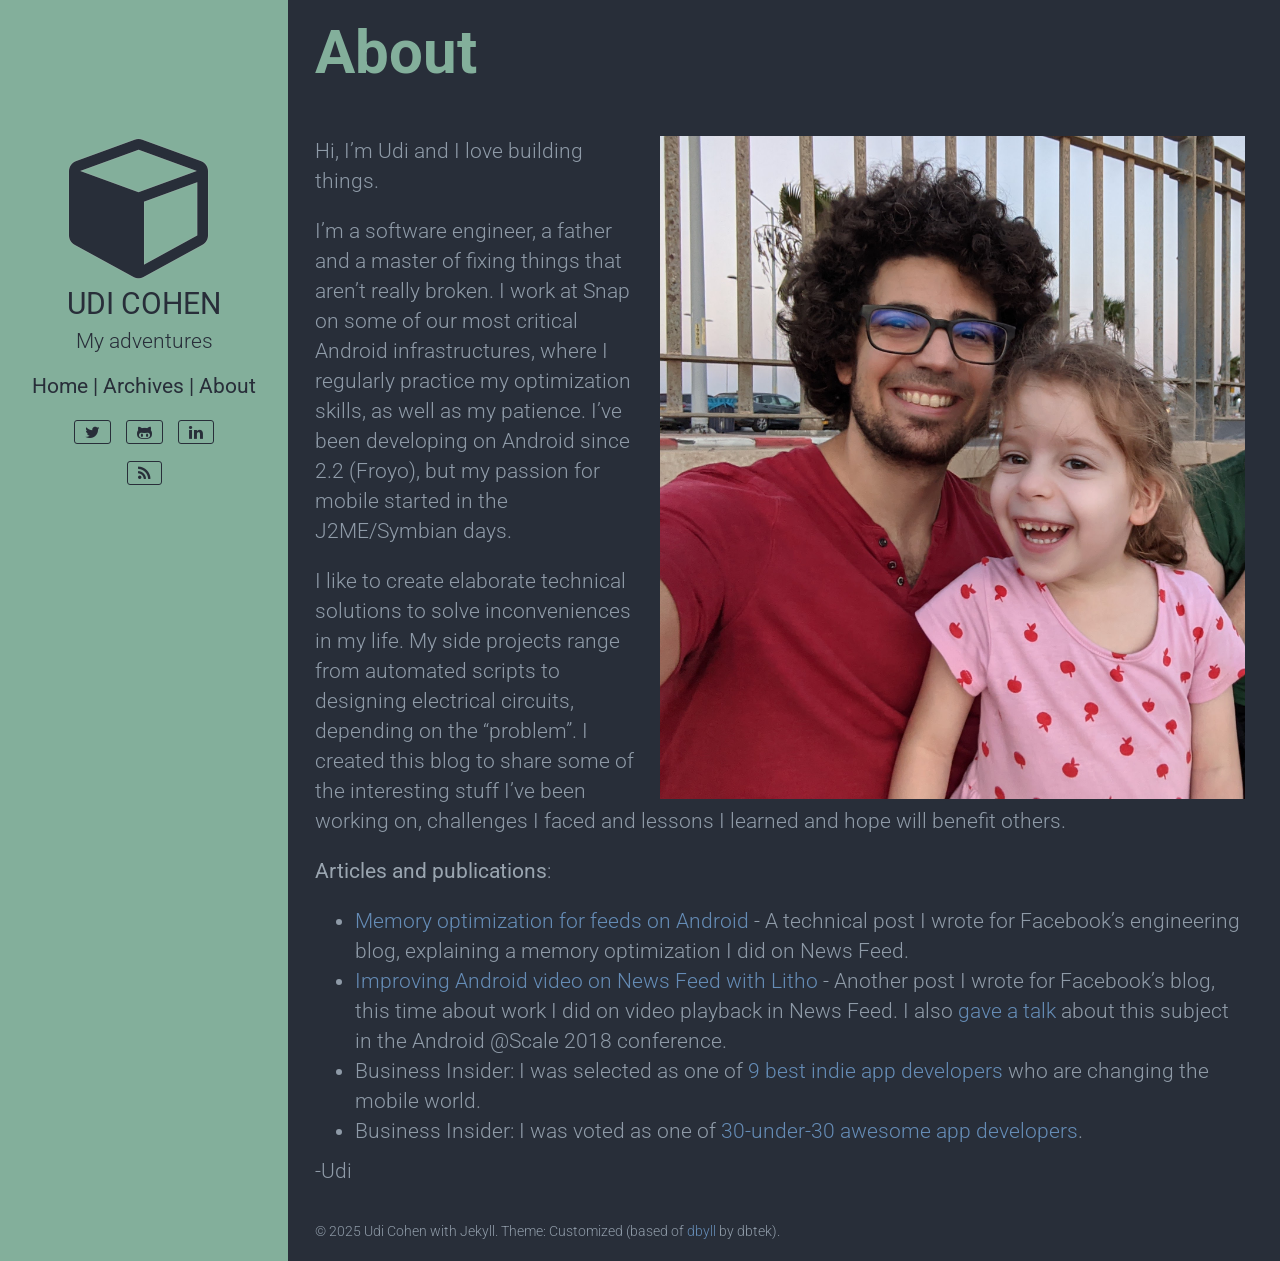
==== about/index.html @ 07807193 "Publish: 2025-10-14T22:34:27-04:00 from udinic-blog@643a9d5 (staging)" ====
<script>
  (function(i,s,o,g,r,a,m){i['GoogleAnalyticsObject']=r;i[r]=i[r]||function(){
  (i[r].q=i[r].q||[]).push(arguments)},i[r].l=1*new Date();a=s.createElement(o),
  m=s.getElementsByTagName(o)[0];a.async=1;a.src=g;m.parentNode.insertBefore(a,m)
  })(window,document,'script','//www.google-analytics.com/analytics.js','ga');

  ga('create', 'UA-61317191-1', 'auto');
  ga('send', 'pageview');

</script>
<!DOCTYPE html>
<html>
<head>
	<meta charset="utf-8">
	<title>About</title>
	
	<meta name="author" content="Udi Cohen">

	<!-- Enable responsive viewport -->
	<meta name="viewport" content="width=device-width, initial-scale=1.0">



	<!-- Le HTML5 shim, for IE6-8 support of HTML elements -->
	<!--[if lt IE 9]>
	<script src="http://html5shim.googlecode.com/svn/trunk/html5.js"></script>
	<![endif]-->

	<!-- Le styles -->
	<link href="/assets/resources/bootstrap/css/bootstrap.min.css" rel="stylesheet">
	<link href="/assets/resources/font-awesome/css/font-awesome.min.css" rel="stylesheet">
	<link href="/assets/resources/syntax/syntax.css" rel="stylesheet">
	<link href="/assets/css/style.css" rel="stylesheet">

	<!-- Le fav and touch icons -->
	<!-- Update these with your own images
	<link rel="shortcut icon" href="images/favicon.ico">
	<link rel="apple-touch-icon" href="images/apple-touch-icon.png">
	<link rel="apple-touch-icon" sizes="72x72" href="images/apple-touch-icon-72x72.png">
	<link rel="apple-touch-icon" sizes="114x114" href="images/apple-touch-icon-114x114.png">
	-->

	<link rel="alternate" type="application/rss+xml" title="" href="/feed.xml">
</head>

<body>
	<nav class="navbar navbar-default visible-xs" role="navigation">
		<!-- Brand and toggle get grouped for better mobile display -->
		<div class="navbar-header">
			<button type="button" class="navbar-toggle" data-toggle="collapse" data-target="#bs-example-navbar-collapse-1">
				<span class="sr-only">Toggle navigation</span>
				<span class="icon-bar"></span>
				<span class="icon-bar"></span>
				<span class="icon-bar"></span>
			</button>
			
			<a type="button" class="navbar-toggle nav-link" href="http://github.com/udinic">
				<i class="fa fa-github"></i>
			</a>
			
			
			<a type="button" class="navbar-toggle nav-link" href="http://twitter.com/udinic">
				<i class="fa fa-twitter"></i>
			</a>
			
			
			<a class="navbar-brand" href="/">
				<img src="http://www.gravatar.com/avatar/107169775092a3ef4ae94fad5695613a?s=35" class="img-circle" />
				
			</a>
		</div>

		<!-- Collect the nav links, forms, and other content for toggling -->
 		<div class="collapse navbar-collapse" id="bs-example-navbar-collapse-1">
			<ul class="nav navbar-nav">
				<li class="active"><a href="/">Home</a></li>
				<li><a href="/archives">Archives</a></li>
				<li><a href="/about">About</a></li>
			</ul>
		</div><!-- /.navbar-collapse -->
	</nav>

	<!-- nav-menu-dropdown -->
<!-- 	<div class="btn-group hidden-xs" id="nav-menu">
		<button type="button" class="btn btn-default dropdown-toggle" data-toggle="dropdown">
			<i class="fa fa-bars"></i>
		</button>
		<ul class="dropdown-menu" role="menu">
			<li><a href="/"><i class="fa fa-home"></i>Home</a></li>
			<li><a href="/categories.html"><i class="fa fa-folder"></i>Categories</a></li>
			<li><a href="/tags.html"><i class="fa fa-tags"></i>Tags</a></li>
			<li class="divider"></li>
			<li><a href="#"><i class="fa fa-arrow-up"></i>Top of Page</a></li>
		</ul>
	</div>
 -->
	<div class="col-sm-3 sidebar hidden-xs">
		<! -- sidebar.html -->
<header class="sidebar-header" role="banner">
	<a href="/">
		<i class="fa fa-cube" ></i>
	</a>

</header>

<div class="text-center sidebar-title">
	UDI COHEN
</div>	


<div class="text-center sidebar-bio">
	My adventures
</div>


	<!-- <i class="fa fa-square"></i> -->

<div class="text-center sidebar-links">
	<a href="/">Home</a>
	| 
	<a href="/archives">Archives</a>	
	|
	<a href="/about">About</a>
</div>

<div id="contact-list" class="text-center">
	<ul class="list-unstyled list-inline">
		
		<li>
			<a class="btn btn-default btn-sm twitter" href="https://twitter.com/udinic">
				<i class="fa fa-twitter fa-lg"></i>
			</a>
		</li>
		
		
		<li>
			<a class="btn btn-default btn-sm github" href="https://github.com/udinic">
				<i class="fa fa-github-alt fa-lg"></i>
			</a>
		</li>
		
		
		
		<li>
			<a class="btn btn-default btn-sm linkedin" href="https://linkedin.com/in/udinic">
				<i class="fa fa-linkedin fa-lg"></i>
			</a>
		</li>
		
	</ul>
	<ul class="list-unstyled list-inline">
		
		<li>
			<a class="btn btn-default btn-sm rss" href="/feed.xml">
				<i class="fa fa-rss fa-lg"></i>
			</a>
		</li>
	</ul>
</div>
<! -- sidebar.html end -->

	</div>

	<div class="col-sm-9 col-sm-offset-3 main-content">
		<div class="page-header">
  <h1>About </h1>
</div>

<p><img src="/assets/images/about/me.jpg" alt="pic" class="about-pic" align="right" />
Hi, I’m Udi and I love building things.</p>

<p>I’m a software engineer, a father and a master of fixing things that aren’t really broken. I work at Snap on some of our most critical Android infrastructures, where I regularly practice my optimization skills, as well as my patience. I’ve been developing on Android since 2.2 (Froyo), but my passion for mobile started in the J2ME/Symbian days.</p>

<p>I like to create elaborate technical solutions to solve inconveniences in my life. My side projects range from automated scripts to designing electrical circuits, depending on the “problem”. I created this blog to share some of the interesting stuff I’ve been working on, challenges I faced and lessons I learned and hope will benefit others.</p>

<p><strong>Articles and publications</strong>:</p>

<ul>
  <li><a href="https://engineering.fb.com/android/memory-optimization-for-feeds-on-android/">Memory optimization for feeds on Android</a> - A technical post I wrote for Facebook’s engineering blog, explaining a memory optimization I did on News Feed.</li>
  <li><a href="https://engineering.fb.com/android/improving-android-video-on-news-feed-with-litho/">Improving Android video on News Feed with Litho</a> - Another post I wrote for Facebook’s blog, this time about work I did on video playback in News Feed. I also <a href="https://atscaleconference.com/videos/video-in-news-feed-using-litho/">gave a talk</a> about this subject in the Android @Scale 2018 conference.</li>
  <li>Business Insider: I was selected as one of <a href="http://www.businessinsider.com/best-indie-app-developers-2012-11#udi-cohen-and-the-team-behind-anydo-a-great-app-that-keeps-you-organized-7">9 best indie app developers</a> who are changing the mobile world.</li>
  <li>Business Insider: I was voted as one of <a href="http://www.businessinsider.com/30-app-developers-under-30-2013-10?op=1">30-under-30 awesome app developers</a>.</li>
</ul>

<p>-Udi</p>




		<footer>
			<p>
				&copy; 2025 Udi Cohen with Jekyll. Theme: Customized (based of <a href="https://github.com/dbtek/dbyll">dbyll</a> by dbtek).
			</p>
		</footer>
	</div>

	<script type="text/javascript" src="/assets/resources/jquery/jquery.min.js"></script>
	<script type="text/javascript" src="/assets/resources/bootstrap/js/bootstrap.min.js"></script>
	<script type="text/javascript" src="/assets/js/app.js"></script>
</body>
</html>
---- assets/resources/syntax/syntax.css ----
/*
Original from https://github.com/richleland/pygments-css/blob/master/zenburn.css
Modified by udinic
*/

.highlight .lineno { color: #999; display:inline-block; padding: 0 5px; border-right:1px solid #999;}
	
.highlight code, .highlight pre{
	color:#fdce93;
	background-color:#3f3f3f; 
	border-color: #999;
	overflow-x: auto; 
	word-wrap: normal;
	white-space: pre; 
	word-break: break-word;
}

.highlight .hll{background-color:#222}
.highlight .c{color:#7f9f7f}
.highlight .err{color:#e37170;background-color:#3d3535}
.highlight .g{color:#7f9f7f}
.highlight .k{color:#f0dfaf}
.highlight .l{color:#ccc}
.highlight .n{color:#dcdccc}
.highlight .o{color:#f0efd0}
.highlight .x{color:#ccc}
.highlight .p{color:#41706f}
.highlight .cm{color:#7f9f7f}
.highlight .cp{color:#7f9f7f}
.highlight .c1{color:#7f9f7f}
.highlight .cs{color:#cd0000;font-weight:bold}
.highlight .gd{color:#cd0000}
.highlight .ge{color:#ccc;font-style:italic}
.highlight .gr{color:red}
.highlight .gh{color:#dcdccc;font-weight:bold}
.highlight .gi{color:#00cd00}
.highlight .go{color:gray}
.highlight .gp{color:#dcdccc;font-weight:bold}
.highlight .gs{color:#ccc;font-weight:bold}
.highlight .gu{color:purple;font-weight:bold}
.highlight .gt{color:#0040D0}
.highlight .kc{color:#dca3a3}
.highlight .kd{color:#ffff86}
.highlight .kn{color:#dfaf8f;font-weight:bold}
.highlight .kp{color:#cdcf99}
.highlight .kr{color:#cdcd00}
.highlight .kt{color:#00cd00}
.highlight .ld{color:#cc9393}
.highlight .m{color:#8cd0d3}
.highlight .s{color:#cc9393}
.highlight .na{color:#9ac39f}
.highlight .nb{color:#efef8f}
.highlight .nc{color:#efef8f}
.highlight .no{color:#ccc}
.highlight .nd{color:#ccc}
.highlight .ni{color:#c28182}
.highlight .ne{color:#c3bf9f;font-weight:bold}
.highlight .nf{color:#efef8f}
.highlight .nl{color:#ccc}
.highlight .nn{color:#8fbede}
.highlight .nx{color:#ccc}
.highlight .py{color:#ccc}
.highlight .nt{color:#9ac39f}
.highlight .nv{color:#dcdccc}
.highlight .ow{color:#f0efd0}
.highlight .w{color:#ccc}
.highlight .mf{color:#8cd0d3}
.highlight .mh{color:#8cd0d3}
.highlight .mi{color:#8cd0d3}
.highlight .mo{color:#8cd0d3}
.highlight .sb{color:#cc9393}
.highlight .sc{color:#cc9393}
.highlight .sd{color:#cc9393}
.highlight .s2{color:#cc9393}
.highlight .se{color:#cc9393}
.highlight .sh{color:#cc9393}
.highlight .si{color:#cc9393}
.highlight .sx{color:#cc9393}
.highlight .sr{color:#cc9393}
.highlight .s1{color:#cc9393}
.highlight .ss{color:#cc9393}
.highlight .bp{color:#efef8f}
.highlight .vc{color:#efef8f}
.highlight .vg{color:#dcdccc}
.highlight .vi{color:#ffffc7}
.highlight .il{color:#8cd0d3}
---- assets/css/style.css ----
@import url(https://fonts.googleapis.com/css?family=Ubuntu:500&subset=latin,latin-ext);
@import url(https://fonts.googleapis.com/css?family=Arvo:400&subset=latin,latin-ext);
@import url(https://fonts.googleapis.com/css?family=Roboto:300&subset=latin,cyrillic-ext);
@import url(https://fonts.googleapis.com/css?family=Roboto:400&subset=latin,latin-ext);

body{
	color: #8f9ba8;
	background-color: #282e39;
	font-family: "Roboto", "PT sans", "Helvetica Neue", Helvetica, Arial, sans-serif;
	font-weight: 300;
	font-size: 21px;
}

.center-image 
{
    margin: 0 auto;
    display: block;
}

.fa-cube {
	font-size: 150px;
	text-shadow: 0px 0px 1px #ccc;
	color: #282e39;
}

blockquote {
    border-left: 5px solid #83AF9B
}

.author-img-post {
	top: -40px;
	margin-top: -40px;
	
	width: 80px;
	height: 80px;
	
	border-bottom-left-radius: 100%;
	border-bottom-right-radius: 100%;
	border-top-left-radius: 100%;
	border-top-right-radius: 100%;
	box-shadow: 0px 0px 0px 1px;

	padding-bottom: 3px;
	padding-left: 3px;
	padding-right: 3px;
	padding-top: 3px;

	background-color: #282e39;

}

.author-container {
	border-top: 1px solid;
    margin-top: 60px;
    padding-bottom: 5px;
}

.share-container {
	border-bottom: 1px solid;
	padding-bottom: 20px;
	margin-bottom: 20px;
	font-family: "Roboto"
}

.share-container p {
	font-size: 14px;
	margin-bottom: 5px;
}

@media only screen and (min-width: 768px) {
	.main-content {
		margin-left: 300px;
	}
}

.about-pic {
	width: 100%;
	padding-bottom: 15px;
}

@media only screen and (min-width: 768px) {
	.about-pic {
		width: 600px;
		padding-left: 15px;
		padding-bottom: 5px;
	}
}


strong {color: #9aa5b0;}

.sidebar {
	position: fixed;
	top: 0px;
	padding-top: 10%;
	background-color: #83AF9B;
	color: #282e39;
	width: 288px;
}

.sidebar-header {
	text-align: center;
	margin-bottom: 5px;
}
.sidebar-header .title{
	letter-spacing: 3px;
	text-transform: uppercase;
}

.sidebar-header .title a{
	text-decoration: none;
	color: #fff;
}

.sidebar-title {
	font-family: "Roboto", Courier, monospace;
	font-size: 30px;
	font-weight: 400;
	margin: 0 auto;
	margin-bottom: 0px;
	color: #282e39
}

.sidebar-links {
	padding-bottom: 15px;
	padding-top: 15px;
	font-family: "Roboto";
	font-weight: 400;

}
.sidebar-links a {	
    color: #282e39;
    font-weight: 400;
}

.sidebar-links a:hover,
.sidebar-links a:focus {
    color: #525E74;
    text-decoration: none;
}
.sidebar-links a:focus {
    outline: thin dotted #333;
    outline: 5px auto -webkit-focus-ring-color;
    outline-offset: -2px
}

.sidebar .list-inline {
	margin-bottom: 15px;
}

a {	
    color: #658CB6;
}
a:hover,
a:focus {
    color: #FFFFFF;
    text-decoration: none;
}
a:focus {
    outline: thin dotted #333;
    outline: 5px auto -webkit-focus-ring-color;
    outline-offset: -2px
}


a.nav-link {
	padding-bottom: 5px;
	padding-top: 7px;
	color: #aaa;
}
a.nav-link i{
	font-size: 16px;
}
a.nav-link:hover { color: #777 }

#archive h2 {
	color: #5B6775;
	font-size: 30px;
}

#archive #no-date {
	color: #5B6775;
	font-size: 30px;
	padding-left: 70px;
}

#archive span {
	color: #5B6775;
	font-weight: normal;
	font-size: 20px;
	margin-left: 40px;
	text-transform: uppercase;

}

#archive a {
	color: #8f9ba8;
	padding-left: 2em;
	font-size: 20px;
}
#archive a:hover {
	color: #FFFFFF;
}



#contact-list li .fa,
article .share .btn {
	-o-transition:color .2s ease-out, background .4s ease-in;
  -ms-transition:color .2s ease-out, background .4s ease-in;
  -moz-transition:color .2s ease-out, background .4s ease-in;
  -webkit-transition:color .2s ease-out, background .4s ease-in;
  transition:color .2s ease-out, background .4s ease-in;

}

.btn:hover,
.btn:focus {
    color: #F03;
    text-decoration: none;
  	-webkit-box-shadow: 0px 0px 20px rgba(255,255,255,0.8); 
  	-moz-box-shadow: 0px 0px 20px rgba(255,255,255,0.8); 
  	box-shadow: 0px 0px 20px rgba(255,255,255,0.8); 

}

.btn-default:hover,
.btn-default:focus,
.btn-default:active,
.btn-default.active,
.open .dropdown-toggle.btn-default {
    color: #FFF;
    background-color: transparent;
    border-color: transparent;
}

.btn-default {
    color: #8f9ba8;
    background-color: transparent;
    border-color: #8f9ba8;
  	font-family: "Roboto"
}

#contact-list .btn-default {
    color: #282e39;
    background-color: transparent;
    border-color: #282e39; 
}

#contact-list li:hover .twitter,
article .share .twitter:hover {
	color: #1D87BD;
	border-color: transparent;
	-webkit-box-shadow: 0px 0px 20px #1D87BD; 
  	-moz-box-shadow: 0px 0px 20px #1D87BD; 
  	box-shadow: 0px 0px 20px #1D87BD; 
}
#contact-list li:hover .linkedin {
	color: #1D87BD;
	border-color: transparent;
	-webkit-box-shadow: 0px 0px 20px #1D87BD; 
  	-moz-box-shadow: 0px 0px 20px #1D87BD; 
  	box-shadow: 0px 0px 20px #1D87BD; 
}
#contact-list li:hover .github {
	color: #FFFFFF;
	border-color: transparent;
	-webkit-box-shadow: 0px 0px 20px #FFFFFF; 
  	-moz-box-shadow: 0px 0px 20px #FFFFFF; 
  	box-shadow: 0px 0px 20px #FFFFFF; 
}
#contact-list li:hover .gplus,
article .share .gplus:hover {
	color: #C13929;
	border-color: transparent;
	-webkit-box-shadow: 0px 0px 20px #C13929;
  	-moz-box-shadow: 0px 0px 20px #C13929;
  	box-shadow: 0px 0px 20px #C13929;
}

#contact-list li:hover .fa-envelope {
	color: #E93E30;
}
#contact-list li:hover .fa-pinterest {
	color: #CC2127;
}
#contact-list li:hover .rss {
	color: #e74c3c;
	text-color: #e74c3c;
	border-color: transparent;
	-webkit-box-shadow: 0px 0px 20px #e74c3c;
  	-moz-box-shadow: 0px 0px 20px #e74c3c;
  	box-shadow: 0px 0px 20px #e74c3c;
}
article .share .facebook:hover {
	color: #43609C;
	border-color: transparent;
	-webkit-box-shadow: 0px 0px 20px #43609C;
  	-moz-box-shadow: 0px 0px 20px #43609C;
  	box-shadow: 0px 0px 20px #43609C;
}

#contact-list-secondary {
	padding-bottom: 10px;
}

.page-header {
	color: #83AF9B;
    padding-bottom: 0px;
    border-bottom: 0px;
    width: 90%;
    margin: 0px 0px 0px 0px;
}
    
article{
	margin-bottom: 40px;
}

article .col-sm-10 {
	padding-left: 0px;
	padding-right: 0px;
}

.article_body{
	margin-top: 20px;
	margin-bottom: 20px;
}

.post-date {
	text-transform: uppercase;
	font-size: 14px;
	letter-spacing: 3px;
	color: #646C75;
}

.tag_box {
	font-size: 12px;
}
.tag_box a {
	color: #486482
}

article img { max-width: 100%; }

h1,h2,h3,h4,h5,h6 { font-family: 'Roboto', 'Arvo'; font-weight: bold;}
article.home h1,
article.home h2,
article.home h3,
article.home h4,
article.home h5,
article.home h6 {
	color: #8F9BA8;
}

p {
	margin-bottom: 20px;
	word-wrap: break-word;
}

h1 {
	font-size: 60px;
	padding-bottom: 40px;
}

article.home {
	width: 980px;
}

@media (max-width: 1300px) {
	article.home {
		width: 90%;
	}
}

article.home h2 a {
	font-size: 40px;
}

article.home h2 {
	margin-top: 10px;
	margin-bottom: 20px;
}

article.home h1 a,
article.home h2 a,
article.home h3 a,
article.home h4 a {
	color: #8F9BA8;
}
article.home h1 a:hover,
article.home h2 a:hover,
article.home h3 a:hover,
article.home h4 a:hover {
	color: #C8CED4;
}

b, strong {
  font-weight: 400;
}

.author .author-image {
  float: left;
  margin-right: 20px;
}

footer {
	font-size: 14px;
	padding-top: 15px;
	font-family: 'Roboto';
}

/* nav-vertical-tabs component */
.nav-tabs-vertical {
    border-right: 1px solid #ddd;
}

.nav-tabs-vertical li {
    margin-right: -1px;
}

.nav-tabs-vertical>li.active>a, .nav-tabs-vertical>li.active>a:hover, .nav-tabs-vertical>li.active>a:focus {
    color: #FFF;
    cursor: default;
    background-color: #525E74;
    border: 1px solid #ddd;
    border-right-color: transparent;
}

.nav>li>a:hover, .nav>li>a:focus {
	background-color: #8491A8;
}

.nav-tabs-vertical>li>a {
    line-height: 1.428571429;
    border: 1px solid transparent;
    border-radius: 4px 0 0 4px;
}

.badge { 
	background: #83AF9B;
	color: #282E39;
}

#nav-menu{
    position: fixed;
    top: 45px;
    right: 45px;
    z-index: 2000;
}
#nav-menu .dropdown-menu {
    left: inherit;
    right: 0px;
}

ul.dropdown-menu>li>a>i.fa {
    width: 1.3em;
}

.pager {
	width: 90%;
	border-top-style: solid;
	border-top-width: 1px;
	border-top-color: #8F9BA8;
	padding-top: 10px;
}
.pager li>a,
.pager li>span {
    color: #8f9ba8;
    background-color: transparent;
    border-color: #8f9ba8;
    border-radius: 4px;
}
.pager li>a:hover,
.pager li>a:focus {
    color: #FFF;
    background-color: transparent;
    border-color: transparent;
    text-decoration: none;
  	-webkit-box-shadow: 0px 0px 20px rgba(255,255,255,0.8); 
  	-moz-box-shadow: 0px 0px 20px rgba(255,255,255,0.8); 
  	box-shadow: 0px 0px 20px rgba(255,255,255,0.8); 
}
.pager .disabled>a,
.pager .disabled>a:hover,
.pager .disabled>a:focus,
.pager .disabled>span {
    color: #999;
    cursor: not-allowed;
    background-color: transparent;
    border-color: #8f9ba8;
  	-webkit-box-shadow: none;
  	-moz-box-shadow: none;
  	box-shadow: none;
}

.outer-grid {
   display: flex;
   flex-wrap: wrap;
   padding: 0 4px;
}
.inner-grid {
   flex: 25%;
   max-width: 50%;
   padding: 0px 4px;
}

.media-center {
	text-align: center;
}

.media-center a img {
	width: 100%;
}

@media only screen and (min-width: 768px) {
	.media-center a img {
		width: 70%;
	}
}

.image-caption {
  text-align: center;
  font-size: 16px;
  color: light-grey;
  padding: 4px 0px 10px;
}

.image-spacer {
  height: 15px;
}

.embed-container {
  position: relative;
  padding-bottom: 56.25%; /* 16:9 */
  height: 0;
}

.embed-container iframe {
  position: absolute;
  top: 0;
  left: 0;
  width: 100%;
  height: 100%;
}
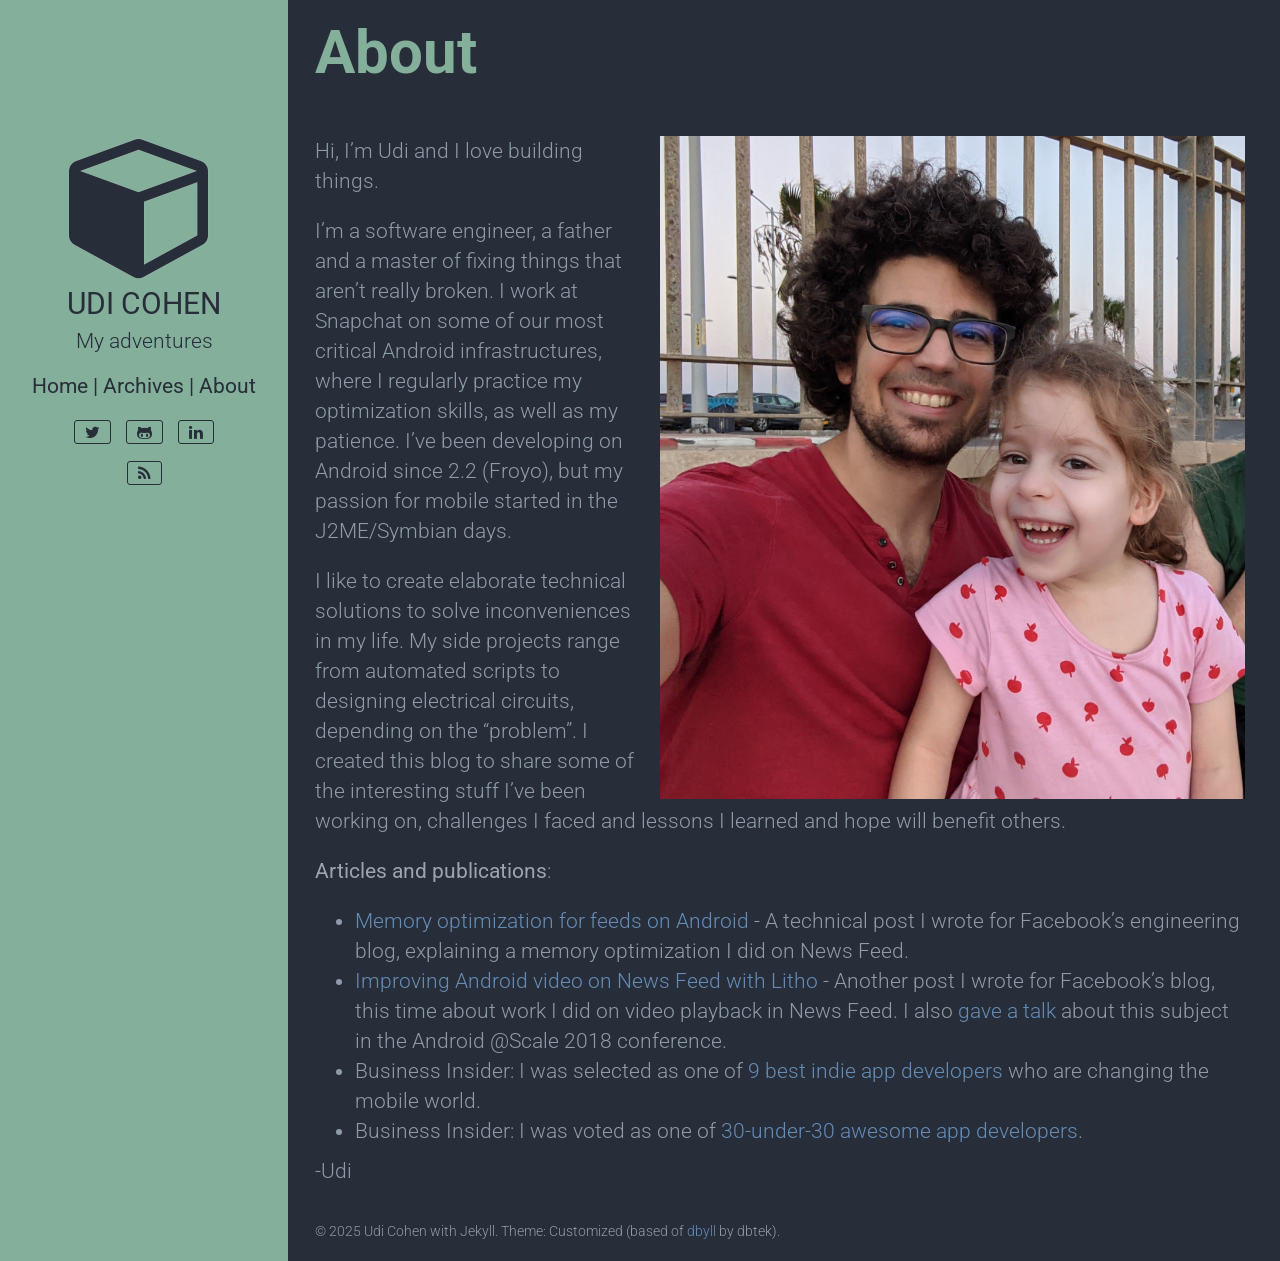
==== commit 54e32380: "Publish: 2025-10-14T22:58:14-04:00 from udinic-blog@be46eb9 (staging)" ====
--- a/about/index.html
+++ b/about/index.html
@@ -169,7 +169,7 @@
 <p><img src="/assets/images/about/me.jpg" alt="pic" class="about-pic" align="right" />
 Hi, I’m Udi and I love building things.</p>
 
-<p>I’m a software engineer, a father and a master of fixing things that aren’t really broken. I work at Snap on some of our most critical Android infrastructures, where I regularly practice my optimization skills, as well as my patience. I’ve been developing on Android since 2.2 (Froyo), but my passion for mobile started in the J2ME/Symbian days.</p>
+<p>I’m a software engineer, a father and a master of fixing things that aren’t really broken. I work at Snapchat on some of our most critical Android infrastructures, where I regularly practice my optimization skills, as well as my patience. I’ve been developing on Android since 2.2 (Froyo), but my passion for mobile started in the J2ME/Symbian days.</p>
 
 <p>I like to create elaborate technical solutions to solve inconveniences in my life. My side projects range from automated scripts to designing electrical circuits, depending on the “problem”. I created this blog to share some of the interesting stuff I’ve been working on, challenges I faced and lessons I learned and hope will benefit others.</p>
 
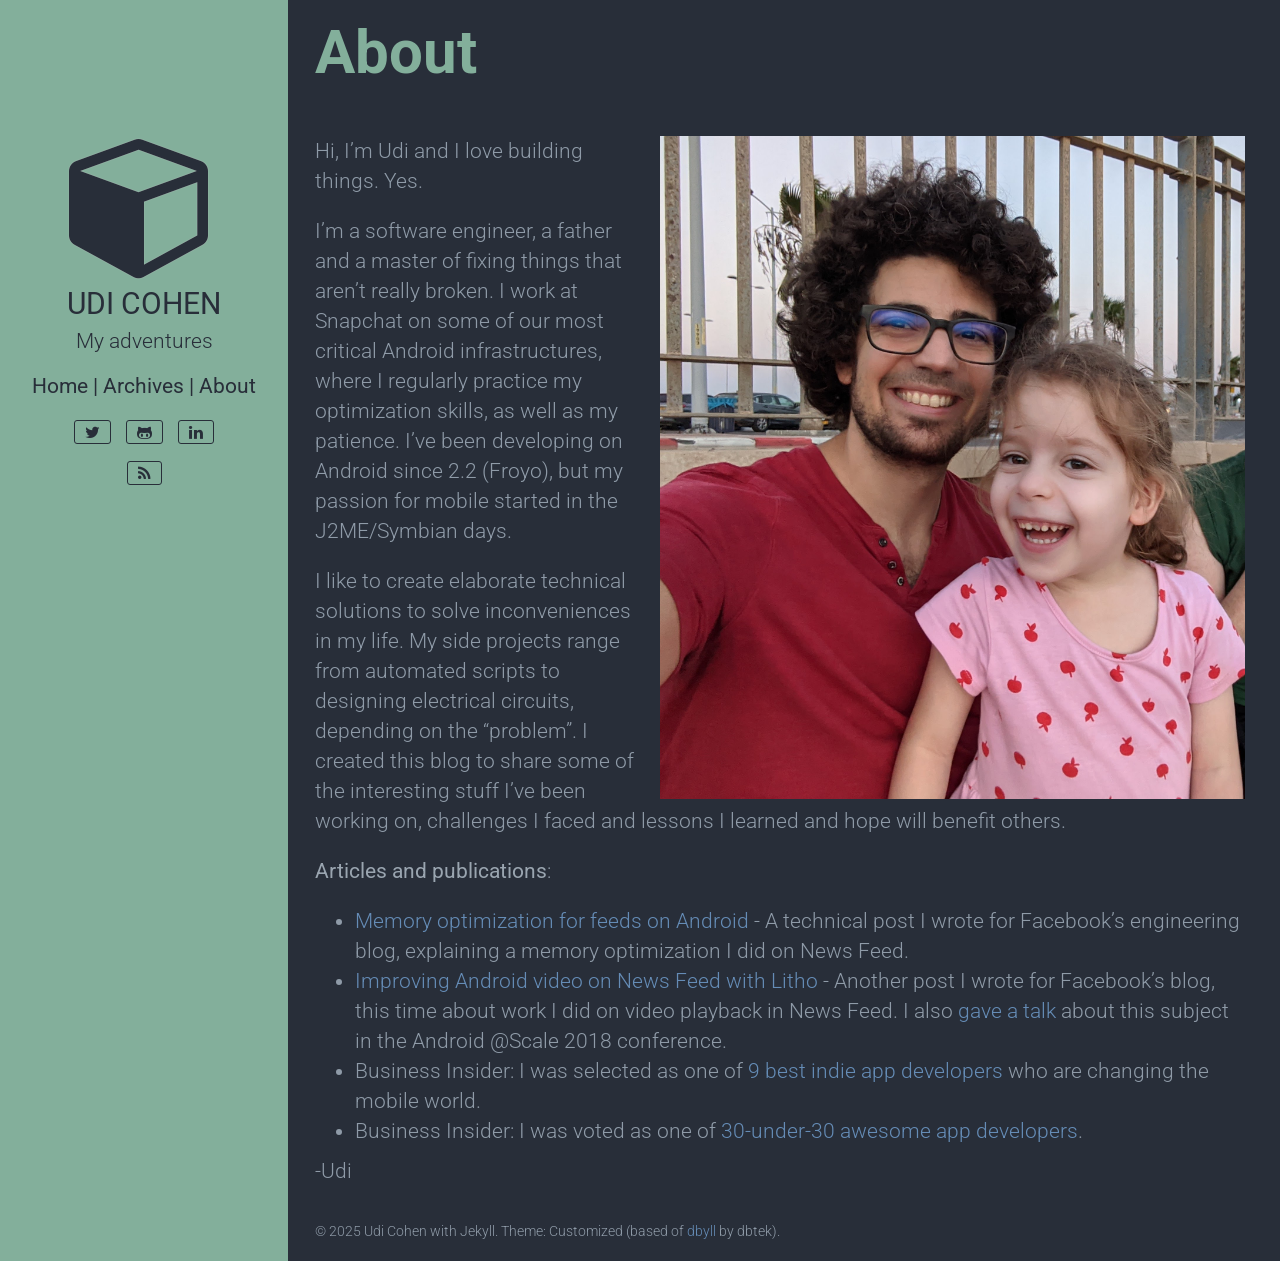
==== commit 7ea11c44: "Publish: 2025-10-14T23:00:18-04:00 from udinic-blog@be46eb9 (staging)" ====
--- a/about/index.html
+++ b/about/index.html
@@ -167,7 +167,7 @@
 </div>
 
 <p><img src="/assets/images/about/me.jpg" alt="pic" class="about-pic" align="right" />
-Hi, I’m Udi and I love building things.</p>
+Hi, I’m Udi and I love building things. Yes.</p>
 
 <p>I’m a software engineer, a father and a master of fixing things that aren’t really broken. I work at Snapchat on some of our most critical Android infrastructures, where I regularly practice my optimization skills, as well as my patience. I’ve been developing on Android since 2.2 (Froyo), but my passion for mobile started in the J2ME/Symbian days.</p>
 
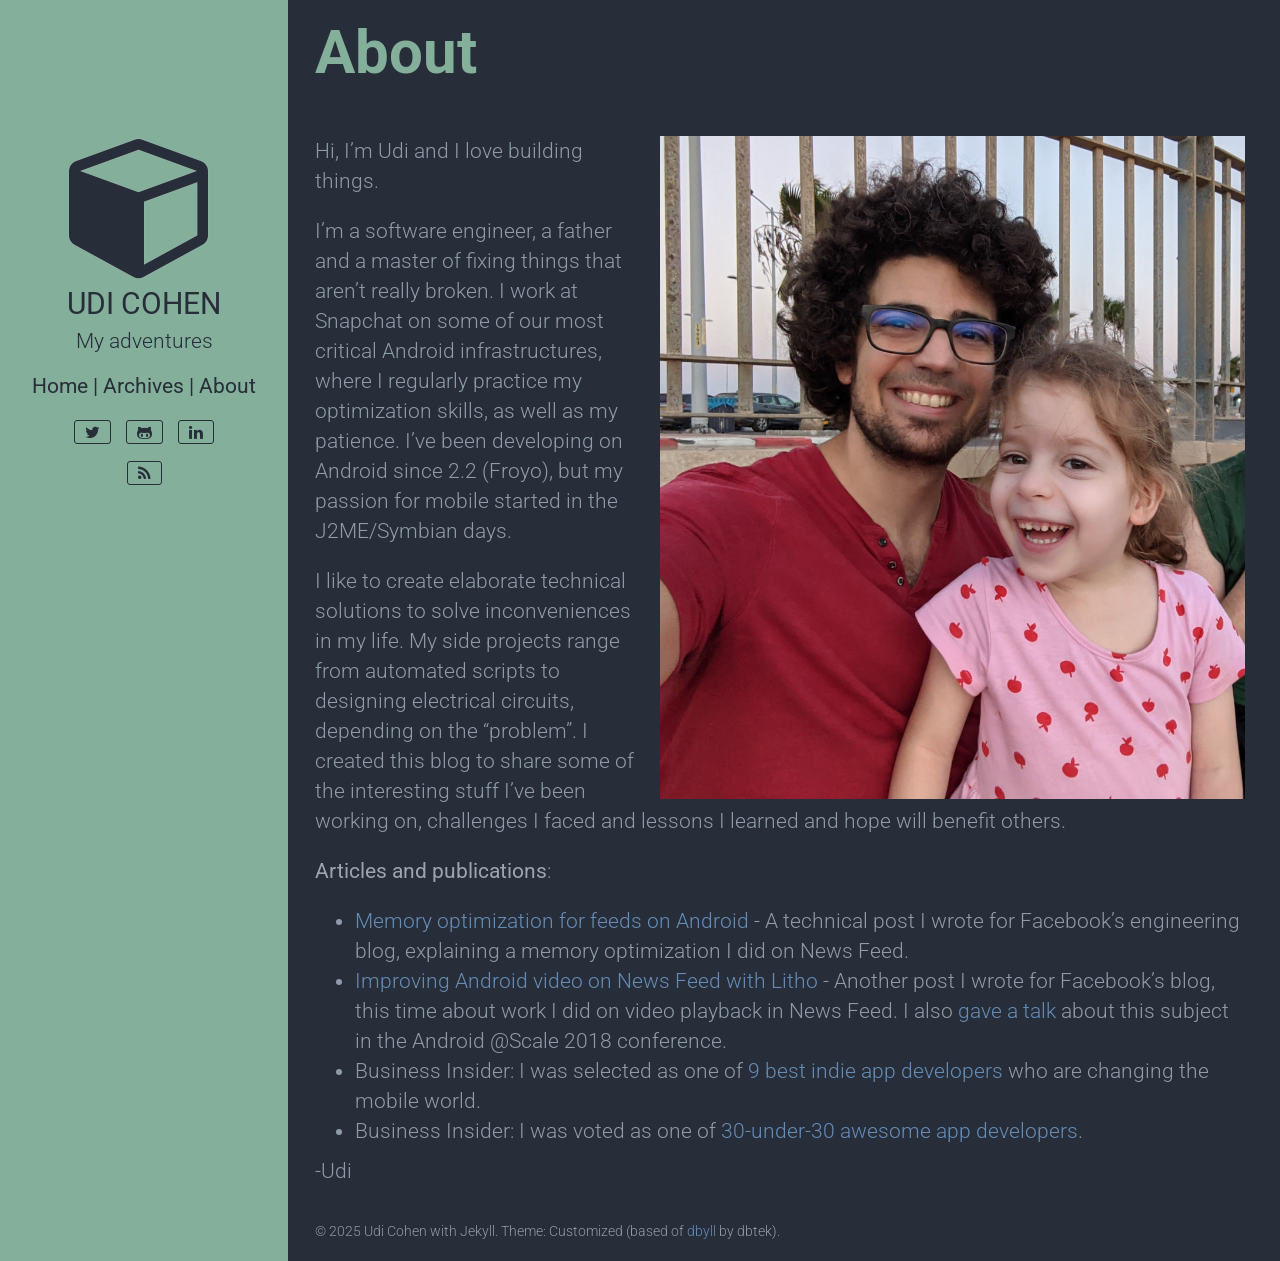
==== commit 88f1efdb: "Publish: 2025-10-14T23:05:33-04:00 from udinic-blog@990e95e (staging)" ====
--- a/about/index.html
+++ b/about/index.html
@@ -167,7 +167,7 @@
 </div>
 
 <p><img src="/assets/images/about/me.jpg" alt="pic" class="about-pic" align="right" />
-Hi, I’m Udi and I love building things. Yes.</p>
+Hi, I’m Udi and I love building things.</p>
 
 <p>I’m a software engineer, a father and a master of fixing things that aren’t really broken. I work at Snapchat on some of our most critical Android infrastructures, where I regularly practice my optimization skills, as well as my patience. I’ve been developing on Android since 2.2 (Froyo), but my passion for mobile started in the J2ME/Symbian days.</p>
 
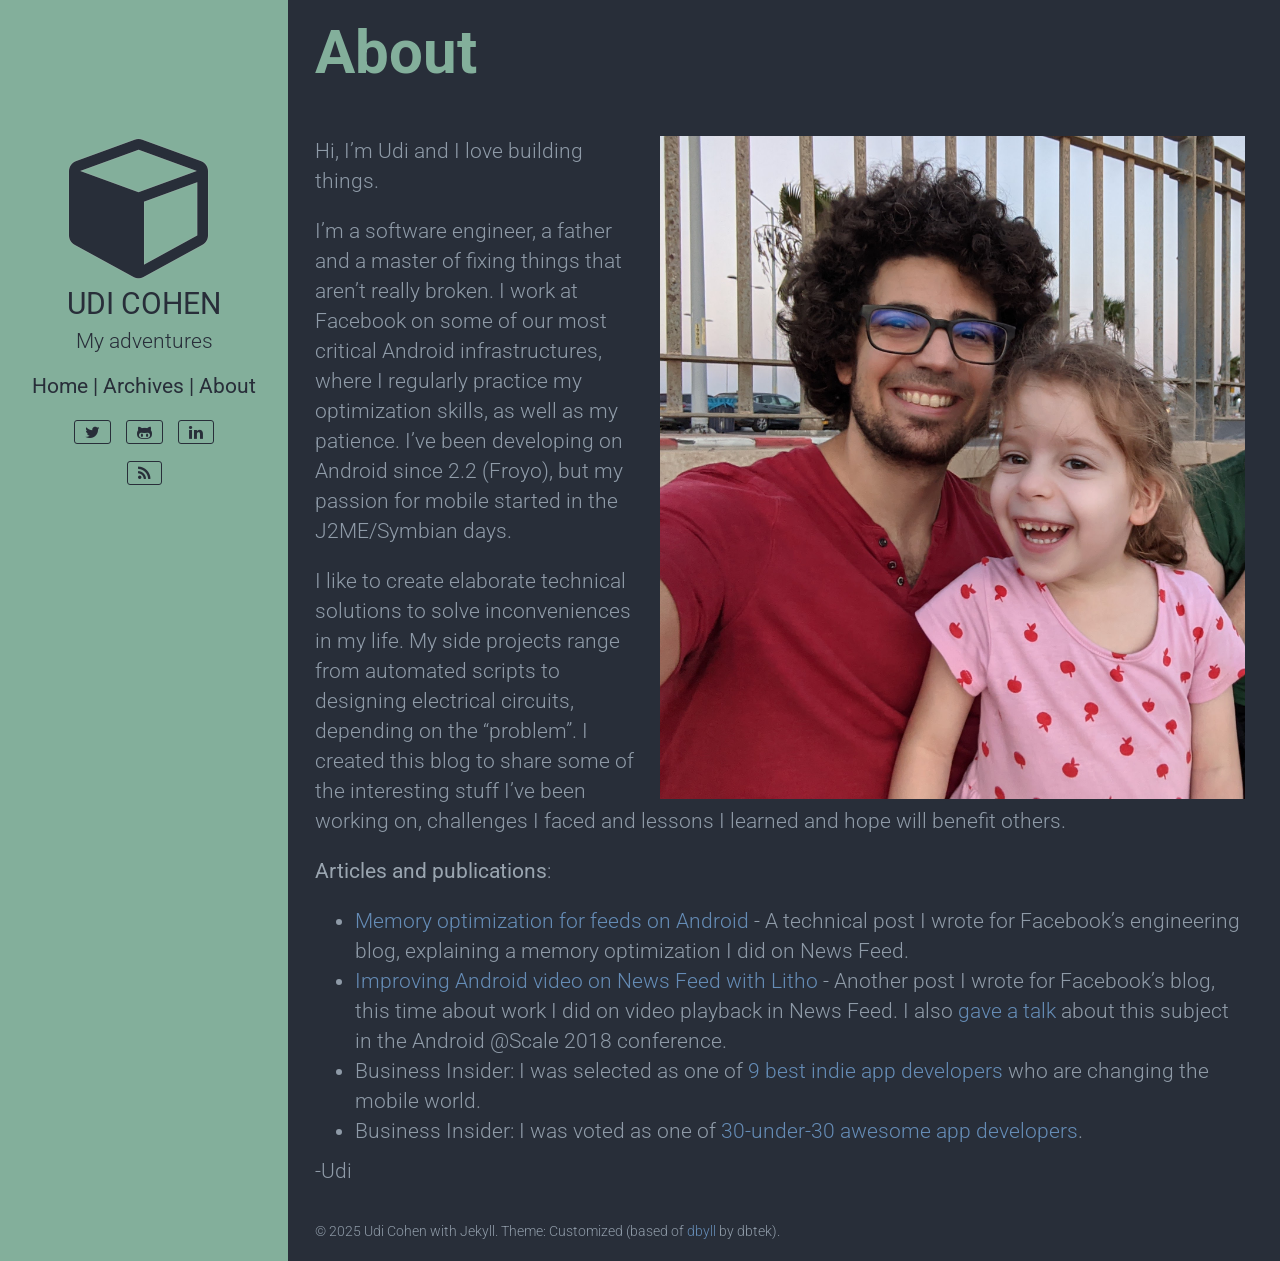
==== commit 231c0010: "Publish: 2025-10-14T23:44:51-04:00 from udinic-blog@990e95e (staging)" ====
--- a/about/index.html
+++ b/about/index.html
@@ -169,7 +169,7 @@
 <p><img src="/assets/images/about/me.jpg" alt="pic" class="about-pic" align="right" />
 Hi, I’m Udi and I love building things.</p>
 
-<p>I’m a software engineer, a father and a master of fixing things that aren’t really broken. I work at Snapchat on some of our most critical Android infrastructures, where I regularly practice my optimization skills, as well as my patience. I’ve been developing on Android since 2.2 (Froyo), but my passion for mobile started in the J2ME/Symbian days.</p>
+<p>I’m a software engineer, a father and a master of fixing things that aren’t really broken. I work at Facebook on some of our most critical Android infrastructures, where I regularly practice my optimization skills, as well as my patience. I’ve been developing on Android since 2.2 (Froyo), but my passion for mobile started in the J2ME/Symbian days.</p>
 
 <p>I like to create elaborate technical solutions to solve inconveniences in my life. My side projects range from automated scripts to designing electrical circuits, depending on the “problem”. I created this blog to share some of the interesting stuff I’ve been working on, challenges I faced and lessons I learned and hope will benefit others.</p>
 
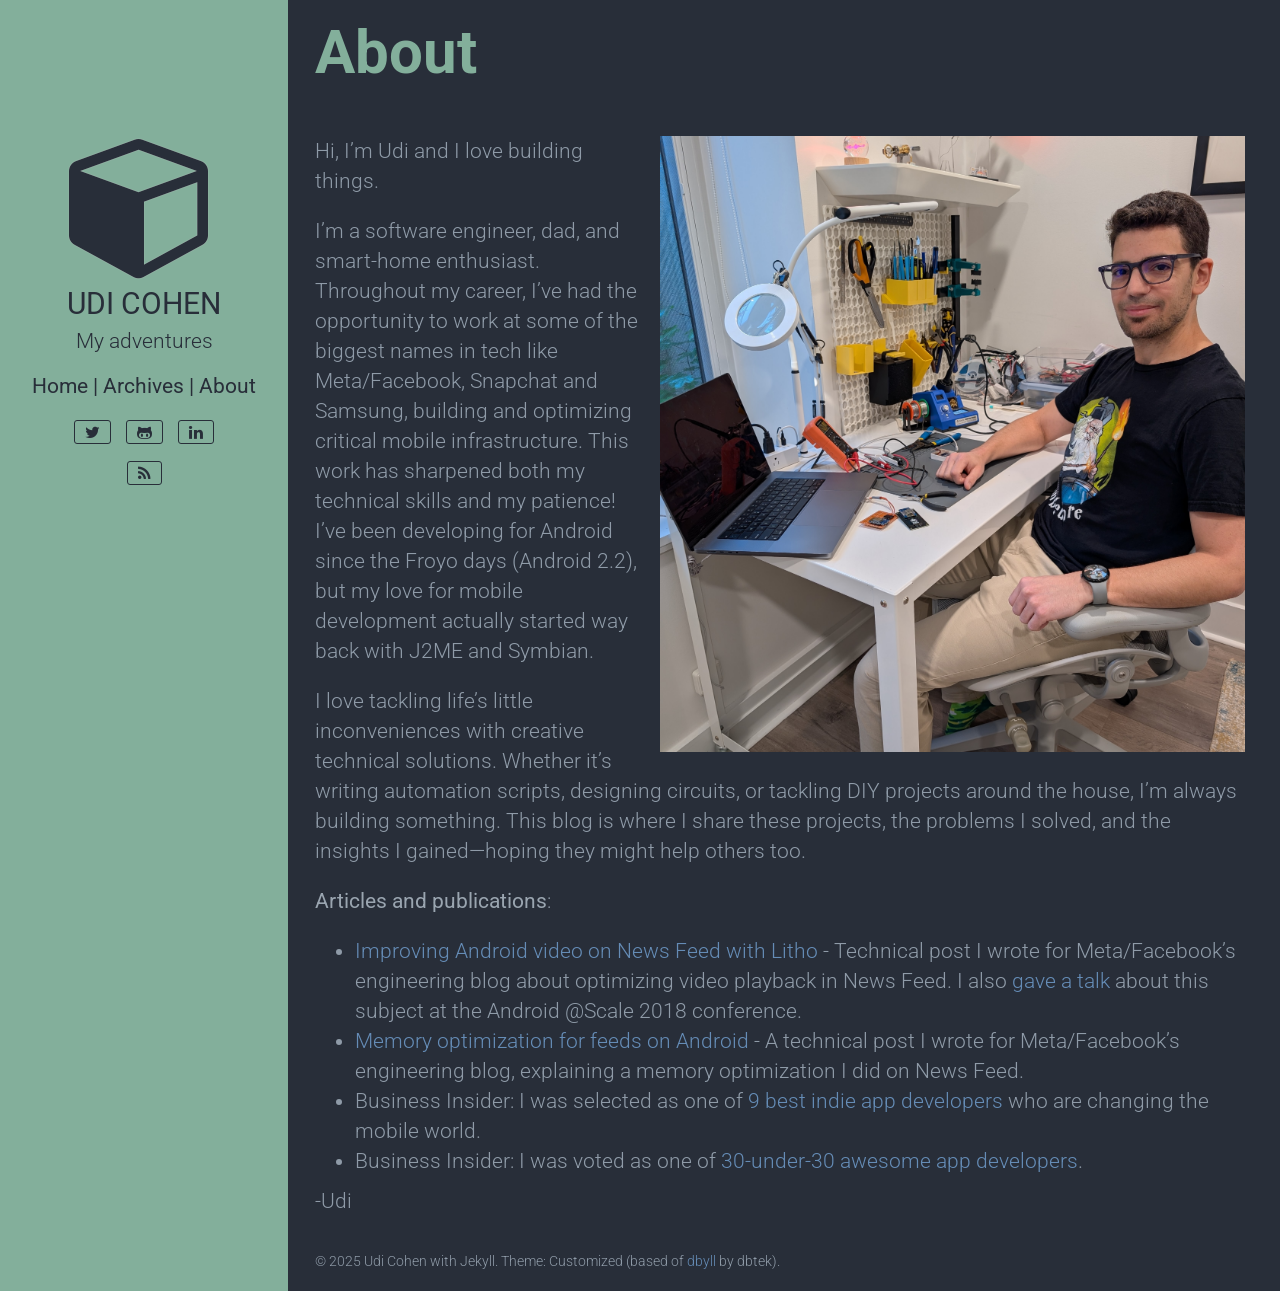
==== commit f8dbe08d: "Publish: 2025-10-27T10:50:57-04:00 from udinic-blog@fed3c2e (staging)" ====
--- a/about/index.html
+++ b/about/index.html
@@ -169,15 +169,15 @@
 <p><img src="/assets/images/about/me.jpg" alt="pic" class="about-pic" align="right" />
 Hi, I’m Udi and I love building things.</p>
 
-<p>I’m a software engineer, a father and a master of fixing things that aren’t really broken. I work at Facebook on some of our most critical Android infrastructures, where I regularly practice my optimization skills, as well as my patience. I’ve been developing on Android since 2.2 (Froyo), but my passion for mobile started in the J2ME/Symbian days.</p>
-
-<p>I like to create elaborate technical solutions to solve inconveniences in my life. My side projects range from automated scripts to designing electrical circuits, depending on the “problem”. I created this blog to share some of the interesting stuff I’ve been working on, challenges I faced and lessons I learned and hope will benefit others.</p>
+<p>I’m a software engineer, dad, and smart-home enthusiast. Throughout my career, I’ve had the opportunity to work at some of the biggest names in tech like Meta/Facebook, Snapchat and Samsung, building and optimizing critical mobile infrastructure. This work has sharpened both my technical skills and my patience! I’ve been developing for Android since the Froyo days (Android 2.2), but my love for mobile development actually started way back with J2ME and Symbian.</p>
+
+<p>I love tackling life’s little inconveniences with creative technical solutions. Whether it’s writing automation scripts, designing circuits, or tackling DIY projects around the house, I’m always building something. This blog is where I share these projects, the problems I solved, and the insights I gained—hoping they might help others too.</p>
 
 <p><strong>Articles and publications</strong>:</p>
 
 <ul>
-  <li><a href="https://engineering.fb.com/android/memory-optimization-for-feeds-on-android/">Memory optimization for feeds on Android</a> - A technical post I wrote for Facebook’s engineering blog, explaining a memory optimization I did on News Feed.</li>
-  <li><a href="https://engineering.fb.com/android/improving-android-video-on-news-feed-with-litho/">Improving Android video on News Feed with Litho</a> - Another post I wrote for Facebook’s blog, this time about work I did on video playback in News Feed. I also <a href="https://atscaleconference.com/videos/video-in-news-feed-using-litho/">gave a talk</a> about this subject in the Android @Scale 2018 conference.</li>
+  <li><a href="https://engineering.fb.com/android/improving-android-video-on-news-feed-with-litho/">Improving Android video on News Feed with Litho</a> - Technical post I wrote for Meta/Facebook’s engineering blog about optimizing video playback in News Feed. I also <a href="https://atscaleconference.com/videos/video-in-news-feed-using-litho/">gave a talk</a> about this subject at the Android @Scale 2018 conference.</li>
+  <li><a href="https://engineering.fb.com/android/memory-optimization-for-feeds-on-android/">Memory optimization for feeds on Android</a> - A technical post I wrote for Meta/Facebook’s engineering blog, explaining a memory optimization I did on News Feed.</li>
   <li>Business Insider: I was selected as one of <a href="http://www.businessinsider.com/best-indie-app-developers-2012-11#udi-cohen-and-the-team-behind-anydo-a-great-app-that-keeps-you-organized-7">9 best indie app developers</a> who are changing the mobile world.</li>
   <li>Business Insider: I was voted as one of <a href="http://www.businessinsider.com/30-app-developers-under-30-2013-10?op=1">30-under-30 awesome app developers</a>.</li>
 </ul>
--- a/assets/css/style.css
+++ b/assets/css/style.css
@@ -522,7 +522,20 @@
   text-align: center;
   font-size: 16px;
   color: light-grey;
+  padding: 2px 0px 15px;
+  margin-top: -8px;
+}
+
+.side-by-side + .image-caption {
+  margin-top: -15px;
+}
+
+.video-caption {
+  text-align: center;
+  font-size: 16px;
+  color: light-grey;
   padding: 4px 0px 10px;
+  margin-top: 10px;
 }
 
 .image-spacer {
@@ -541,4 +554,93 @@
   left: 0;
   width: 100%;
   height: 100%;
+}
+
+/* Table styling */
+table {
+  border-collapse: collapse;
+  width: 100%;
+  margin: 20px 0;
+  background-color: #2a2f3a;
+  border: 1px solid #4a5568;
+  border-radius: 8px;
+  overflow: hidden;
+}
+
+table th {
+  background-color: #4a5568;
+  color: #ffffff;
+  font-weight: bold;
+  padding: 12px 16px;
+  text-align: left;
+  border-bottom: 2px solid #83AF9B;
+}
+
+table td {
+  padding: 12px 16px;
+  border-bottom: 1px solid #4a5568;
+  color: #8f9ba8;
+}
+
+table tr:last-child td {
+  border-bottom: none;
+}
+
+table tr:hover {
+  background-color: #3a4049;
+}
+
+table code {
+  background-color: #1a1f2a;
+  color: #83AF9B;
+  padding: 2px 6px;
+  border-radius: 4px;
+  font-size: 0.9em;
+}
+
+table code a {
+  color: #83AF9B !important;
+  text-decoration: none !important;
+}
+
+table code a:hover {
+  color: #83AF9B !important;
+  text-decoration: none !important;
+}
+
+/* Side-by-side images */
+.side-by-side {
+  width: 100%;
+  border: none;
+  margin: 20px 0;
+}
+
+.side-by-side tr {
+  border: none;
+}
+
+.side-by-side td {
+  width: 50%;
+  text-align: center;
+  border: none;
+  padding: 10px;
+  vertical-align: top;
+}
+
+.side-by-side img {
+  max-width: 100%;
+  height: auto;
+  display: block;
+  margin: 0 auto;
+}
+
+/* Text selection styling */
+::selection {
+  background-color: #83AF9B;
+  color: #282e39;
+}
+
+::-moz-selection {
+  background-color: #83AF9B;
+  color: #282e39;
 }
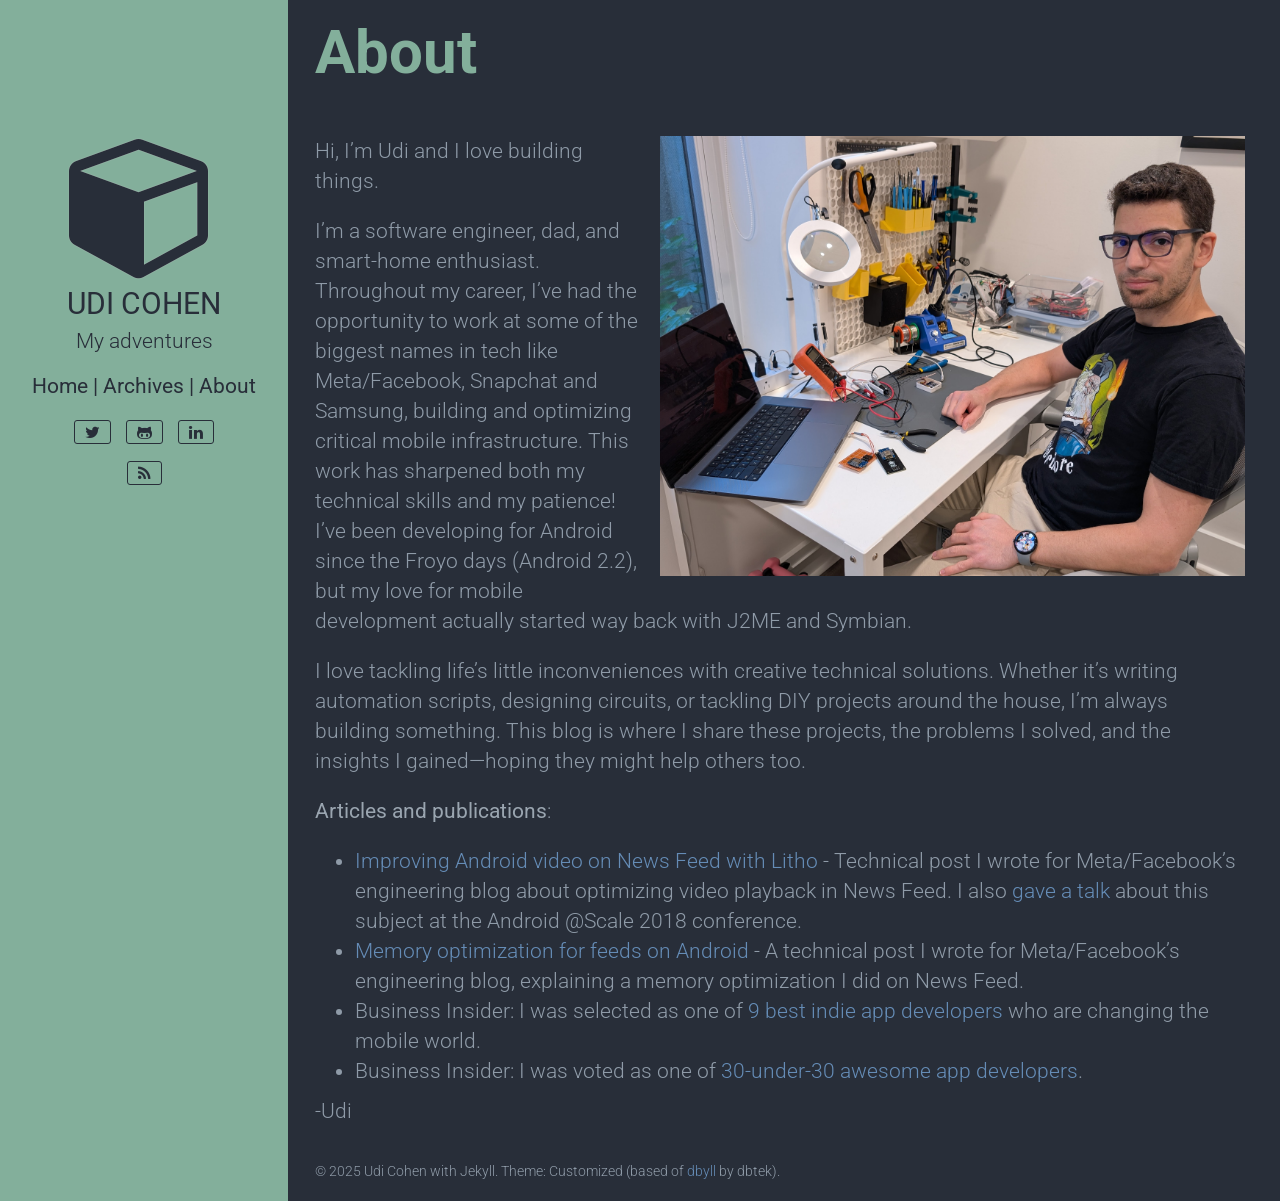
==== commit d81df19f: "Publish: 2025-10-28T17:53:50-04:00 from udinic-blog@6094ce3 (staging)" ====
--- a/about/index.html
+++ b/about/index.html
@@ -166,7 +166,7 @@
   <h1>About </h1>
 </div>
 
-<p><img src="/assets/images/about/me.jpg" alt="pic" class="about-pic" align="right" />
+<p><img src="/assets/images/about/me2.jpg" alt="pic" class="about-pic" align="right" />
 Hi, I’m Udi and I love building things.</p>
 
 <p>I’m a software engineer, dad, and smart-home enthusiast. Throughout my career, I’ve had the opportunity to work at some of the biggest names in tech like Meta/Facebook, Snapchat and Samsung, building and optimizing critical mobile infrastructure. This work has sharpened both my technical skills and my patience! I’ve been developing for Android since the Froyo days (Android 2.2), but my love for mobile development actually started way back with J2ME and Symbian.</p>
